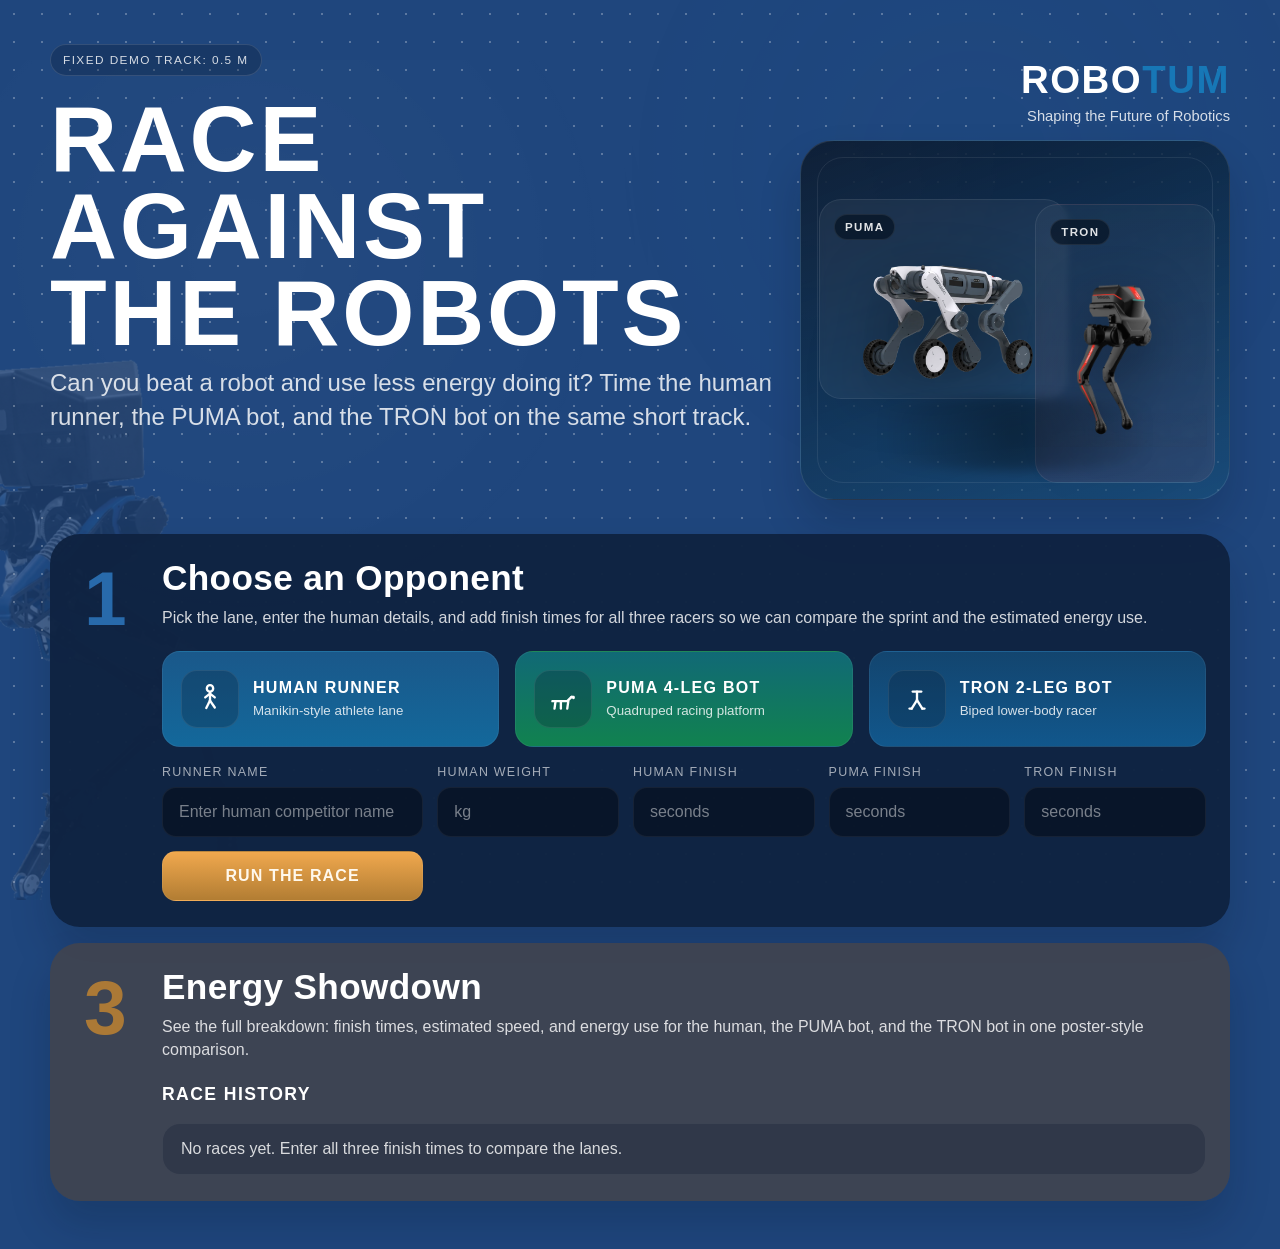
==== index.html @ 477a6825 "changed the name" ====
<!DOCTYPE html>
<html lang="en">
<head>
    <meta charset="UTF-8">
    <meta name="viewport" content="width=device-width, initial-scale=1.0">
    <title>PUMA x TRON Race Arena</title>
    <link rel="stylesheet" href="webapp.css">
</head>
<body>
    <div class="page-backdrop-image" aria-hidden="true"></div>
    <div class="grid"></div>
    <div class="glow glow-left"></div>
    <div class="glow glow-right"></div>

    <div class="container">
        <section class="hero">
            <div class="hero-top">
                <div class="hero-copy">
                    <div class="eyebrow">Fixed demo track: 0.5 m</div>
                    <h1>Race Against<br>The Robots</h1>
                    <p class="subtitle">
                        Can you beat a robot and use less energy doing it? Time the human runner, the PUMA bot, and the TRON bot on the same short track.
                    </p>
                </div>

                <div class="hero-side">
                    <div class="brand-mark">
                        <div class="brand-word">ROBO<span>TUM</span></div>
                        <div class="brand-tag">Shaping the Future of Robotics</div>
                    </div>

                    <div class="robot-showcase">
                        <div class="robot-panel robot-panel-puma">
                            <div class="robot-label">PUMA</div>
                            <img src="image.png" alt="PUMA robot" class="robot-art robot-art-puma">
                        </div>

                        <div class="robot-panel robot-panel-tron">
                            <div class="robot-label">TRON</div>
                            <img src="image (2).png" alt="TRON robot" class="robot-art robot-art-tron">
                        </div>
                    </div>
                </div>
            </div>
        </section>

        <div class="stack">
            <section class="step-card step-one" data-step="1">
                <div class="step-head">
                    <h2 class="step-title">Choose an Opponent</h2>
                    <p class="step-copy">
                        Pick the lane, enter the human details, and add finish times for all three racers so we can compare the sprint and the estimated energy use.
                    </p>
                </div>

                <div class="lane-strip">
                    <div class="lane-chip chip-human">
                        <div class="icon-wrap icon-human">
                            <svg viewBox="0 0 32 32" aria-hidden="true">
                                <circle cx="16" cy="6" r="3"></circle>
                                <path d="M16 9.5v8"></path>
                                <path d="M11.5 14.5 16 11l4.5 3.5"></path>
                                <path d="M16 17.5l-3.5 7"></path>
                                <path d="M16 17.5l4.5 6.5"></path>
                            </svg>
                        </div>
                        <div>
                            <div class="chip-title">Human Runner</div>
                            <small>Manikin-style athlete lane</small>
                        </div>
                    </div>

                    <div class="lane-chip chip-puma">
                        <div class="icon-wrap icon-puma">
                            <svg viewBox="0 0 32 32" aria-hidden="true">
                                <path d="M6 18h14l4-4h2"></path>
                                <path d="M9 18 8 25"></path>
                                <path d="M14 18v7"></path>
                                <path d="M21 18l-1 7"></path>
                                <path d="M24 14l2 1"></path>
                            </svg>
                        </div>
                        <div>
                            <div class="chip-title">PUMA 4-Leg Bot</div>
                            <small>Quadruped racing platform</small>
                        </div>
                    </div>

                    <div class="lane-chip chip-tron">
                        <div class="icon-wrap icon-tron">
                            <svg viewBox="0 0 32 32" aria-hidden="true">
                                <path d="M12 9h8"></path>
                                <path d="M16 9v8"></path>
                                <path d="M16 17 11 25"></path>
                                <path d="M16 17 21 25"></path>
                                <path d="M11 25h-2"></path>
                                <path d="M21 25h2"></path>
                            </svg>
                        </div>
                        <div>
                            <div class="chip-title">TRON 2-Leg Bot</div>
                            <small>Biped lower-body racer</small>
                        </div>
                    </div>
                </div>

                <div class="setup-panel">
                    <div class="field">
                        <label for="name">Runner Name</label>
                        <input type="text" id="name" placeholder="Enter human competitor name">
                    </div>
                    <div class="field">
                        <label for="weight">Human Weight</label>
                        <input type="number" id="weight" placeholder="kg">
                    </div>
                    <div class="field">
                        <label for="human-time">Human Finish</label>
                        <input type="number" id="human-time" placeholder="seconds" step="0.01">
                    </div>
                    <div class="field">
                        <label for="puma-time">PUMA Finish</label>
                        <input type="number" id="puma-time" placeholder="seconds" step="0.01">
                    </div>
                    <div class="field">
                        <label for="tron-time">TRON Finish</label>
                        <input type="number" id="tron-time" placeholder="seconds" step="0.01">
                    </div>
                    <button type="button" id="run-race-button">Run the Race</button>
                </div>
            </section>

            <section class="step-card step-two summary" id="summary" data-step="2">
                <div class="step-head">
                    <h2 class="step-title">Run the Race</h2>
                    <p class="step-copy">
                        The winner summary updates as soon as all three finish times are entered, showing who crossed first and how close the chase was.
                    </p>
                </div>
                <div class="summary-grid">
                    <div class="summary-card">
                        <div class="winner-badge">Race Winner</div>
                        <div class="winner-name" id="winner-name">-</div>
                        <div class="winner-time" id="winner-time">-</div>
                        <div class="summary-note" id="winner-note">-</div>
                    </div>
                    <div class="mini-card">
                        <div class="mini-label">Fastest Speed</div>
                        <span class="metric-value" id="fastest-speed">0 m/s</span>
                        <div class="result-note">Estimated over the fixed 0.5 m demo track.</div>
                    </div>
                    <div class="mini-card">
                        <div class="mini-label">Closest Rival Gap</div>
                        <span class="metric-value" id="winner-gap">0.00 s</span>
                        <div class="result-note">Difference between first and second place.</div>
                    </div>
                </div>
            </section>

            <section class="step-card step-three" data-step="3">
                <div class="step-head">
                    <h2 class="step-title">Energy Showdown</h2>
                    <p class="step-copy">
                        See the full breakdown: finish times, estimated speed, and energy use for the human, the PUMA bot, and the TRON bot in one poster-style comparison.
                    </p>
                </div>

                <div class="results-wrap">
                    <section class="cards" id="results">
                        <article class="card card-human">
                            <div class="card-header">
                                <div class="icon-wrap icon-human">
                                    <svg viewBox="0 0 32 32" aria-hidden="true">
                                        <circle cx="16" cy="6" r="3"></circle>
                                        <path d="M16 9.5v8"></path>
                                        <path d="M11.5 14.5 16 11l4.5 3.5"></path>
                                        <path d="M16 17.5l-3.5 7"></path>
                                        <path d="M16 17.5l4.5 6.5"></path>
                                    </svg>
                                </div>
                                <div>
                                    <h2 class="card-title">Human Runner</h2>
                                    <div class="card-subtitle" id="human-name-label">Athlete</div>
                                </div>
                            </div>
                            <div class="stat-block">
                                <div class="metric-label">Finish Time</div>
                                <span class="big-time big-human" id="human-time-out">0.00 s</span>
                            </div>
                            <div class="stat-block">
                                <div class="metric-label">Estimated Speed</div>
                                <span class="big-time" id="human-speed">0.00 m/s</span>
                            </div>
                            <div class="stat-block">
                                <div class="metric-label">Energy Used</div>
                                <span class="big-time" id="human-joules">0 J</span>
                                <div class="result-note" id="human-kcal">0.00 kcal</div>
                                <div class="result-note" id="human-food">Consumed energy worth of 0 bananas.</div>
                            </div>
                        </article>

                        <article class="card card-puma">
                            <div class="card-header">
                                <div class="icon-wrap icon-puma">
                                    <svg viewBox="0 0 32 32" aria-hidden="true">
                                        <path d="M6 18h14l4-4h2"></path>
                                        <path d="M9 18 8 25"></path>
                                        <path d="M14 18v7"></path>
                                        <path d="M21 18l-1 7"></path>
                                        <path d="M24 14l2 1"></path>
                                    </svg>
                                </div>
                                <div>
                                    <h2 class="card-title">PUMA 4-Leg Bot</h2>
                                    <div class="card-subtitle">Quadruped robot lane</div>
                                </div>
                            </div>
                            <div class="stat-block">
                                <div class="metric-label">Finish Time</div>
                                <span class="big-time big-puma" id="puma-time-out">0.00 s</span>
                            </div>
                            <div class="stat-block">
                                <div class="metric-label">Estimated Speed</div>
                                <span class="big-time" id="puma-speed">0.00 m/s</span>
                            </div>
                            <div class="stat-block">
                                <div class="metric-label">Energy Used</div>
                                <span class="big-time" id="puma-joules">0 J</span>
                                <div class="result-note" id="puma-kcal">0.00 kcal</div>
                                <div class="result-note" id="puma-food">Equivalent to the energy in 0 bananas.</div>
                            </div>
                        </article>

                        <article class="card card-tron">
                            <div class="card-header">
                                <div class="icon-wrap icon-tron">
                                    <svg viewBox="0 0 32 32" aria-hidden="true">
                                        <path d="M12 9h8"></path>
                                        <path d="M16 9v8"></path>
                                        <path d="M16 17 11 25"></path>
                                        <path d="M16 17 21 25"></path>
                                        <path d="M11 25h-2"></path>
                                        <path d="M21 25h2"></path>
                                    </svg>
                                </div>
                                <div>
                                    <h2 class="card-title">TRON 2-Leg Bot</h2>
                                    <div class="card-subtitle">Biped robot lane</div>
                                </div>
                            </div>
                            <div class="stat-block">
                                <div class="metric-label">Finish Time</div>
                                <span class="big-time big-tron" id="tron-time-out">0.00 s</span>
                            </div>
                            <div class="stat-block">
                                <div class="metric-label">Estimated Speed</div>
                                <span class="big-time" id="tron-speed">0.00 m/s</span>
                            </div>
                            <div class="stat-block">
                                <div class="metric-label">Energy Used</div>
                                <span class="big-time" id="tron-joules">0 J</span>
                                <div class="result-note" id="tron-kcal">0.00 kcal</div>
                                <div class="result-note" id="tron-food">Equivalent to the energy in 0 bananas.</div>
                            </div>
                        </article>
                    </section>

                    <section>
                        <h3 class="history-title">Race History</h3>
                        <ul class="history-list" id="history-list"></ul>
                    </section>
                </div>
            </section>
        </div>
    </div>

    <script src="webapp.js" defer></script>
</body>
</html>
---- webapp.css ----
:root {
    --poster-blue: #1f467d;
    --poster-blue-dark: #10284a;
    --poster-blue-mid: #1c5f95;
    --poster-cyan: #1777b6;
    --poster-green: #11824f;
    --poster-purple: #4a336f;
    --poster-slate: #414654;
    --poster-amber: #b17d35;
    --text: #ffffff;
    --text-soft: rgba(255, 255, 255, 0.82);
    --text-faint: rgba(255, 255, 255, 0.62);
    --line: rgba(255, 255, 255, 0.12);
    --shadow: 0 24px 42px rgba(7, 17, 31, 0.18);
}

* {
    box-sizing: border-box;
}

body {
    min-height: 100vh;
    margin: 0;
    color: var(--text);
    font-family: "Trebuchet MS", "Avenir Next", sans-serif;
    display: flex;
    justify-content: center;
    overflow-x: hidden;
    background: var(--poster-blue);
}

.page-backdrop-image {
    position: fixed;
    inset: 0;
    background-image:
        radial-gradient(circle at 24% 22%, rgba(255, 255, 255, 0.12), transparent 34%),
        radial-gradient(circle at 76% 18%, rgba(23, 119, 182, 0.2), transparent 30%),
        url("image (1).png");
    background-repeat: no-repeat;
    background-position: left -60px bottom -60px, right 12% top 10%, left -20px bottom -40px;
    background-size: auto, auto, min(34vw, 360px);
    opacity: 0.22;
    filter: saturate(0.85);
    pointer-events: none;
    z-index: 0;
}

.grid {
    position: fixed;
    inset: 0;
    background-image: radial-gradient(rgba(255, 255, 255, 0.38) 1.4px, transparent 1.4px);
    background-size: 28px 28px;
    opacity: 0.72;
    z-index: 1;
    pointer-events: none;
}

.glow {
    display: none;
}

.container {
    position: relative;
    z-index: 2;
    width: min(1180px, calc(100% - 30px));
    margin: 36px 0 48px;
}

.hero {
    padding: 8px 0 0;
}

.hero-top {
    display: flex;
    justify-content: space-between;
    align-items: stretch;
    gap: 28px;
}

.hero-copy {
    flex: 1 1 0;
}

.eyebrow {
    display: inline-block;
    padding: 8px 12px;
    border-radius: 999px;
    background: rgba(9, 23, 43, 0.28);
    border: 1px solid rgba(255, 255, 255, 0.12);
    color: var(--text-soft);
    letter-spacing: 0.12em;
    text-transform: uppercase;
    font-size: 0.74rem;
}

h1 {
    margin: 20px 0 8px;
    font-size: clamp(3.2rem, 8vw, 5.8rem);
    line-height: 0.94;
    letter-spacing: 0.03em;
    text-transform: uppercase;
    max-width: 760px;
}

.subtitle {
    max-width: 760px;
    margin: 0;
    color: var(--text-soft);
    line-height: 1.45;
    font-size: clamp(1.1rem, 2.3vw, 1.5rem);
}

.hero-side {
    width: min(430px, 100%);
    display: grid;
    gap: 16px;
}

.brand-mark {
    min-width: 220px;
    text-align: right;
    padding-top: 14px;
}

.robot-showcase {
    position: relative;
    min-height: 360px;
    border-radius: 34px;
    padding: 18px;
    overflow: hidden;
    border: 1px solid rgba(255, 255, 255, 0.1);
    background:
        linear-gradient(160deg, rgba(9, 24, 45, 0.9), rgba(20, 79, 119, 0.56)),
        radial-gradient(circle at top left, rgba(255, 255, 255, 0.16), transparent 38%);
    box-shadow: var(--shadow);
}

.robot-showcase::before {
    content: "";
    position: absolute;
    inset: 16px;
    border-radius: 26px;
    border: 1px solid rgba(255, 255, 255, 0.08);
    pointer-events: none;
}

.robot-showcase::after {
    content: "";
    position: absolute;
    left: 26px;
    right: 26px;
    bottom: 28px;
    height: 74px;
    border-radius: 50%;
    background: radial-gradient(circle, rgba(0, 0, 0, 0.38), transparent 70%);
    filter: blur(6px);
}

.robot-panel {
    position: absolute;
    border-radius: 22px;
    background: rgba(255, 255, 255, 0.05);
    border: 1px solid rgba(255, 255, 255, 0.08);
    backdrop-filter: blur(3px);
}

.robot-panel-puma {
    top: 58px;
    left: 18px;
    width: 58%;
    height: 56%;
}

.robot-panel-tron {
    right: 14px;
    bottom: 16px;
    width: 42%;
    height: 78%;
    background: linear-gradient(180deg, rgba(255, 255, 255, 0.04), rgba(255, 71, 71, 0.08));
}

.robot-label {
    position: absolute;
    top: 14px;
    left: 14px;
    z-index: 1;
    display: inline-block;
    padding: 6px 10px;
    border-radius: 999px;
    background: rgba(7, 19, 35, 0.7);
    border: 1px solid rgba(255, 255, 255, 0.08);
    color: rgba(255, 255, 255, 0.88);
    font-size: 0.72rem;
    font-weight: 900;
    letter-spacing: 0.12em;
    text-transform: uppercase;
}

.robot-art {
    position: absolute;
    inset: 0;
    width: 100%;
    height: 100%;
    object-fit: contain;
    object-position: center;
    filter: drop-shadow(0 18px 28px rgba(0, 0, 0, 0.38));
}

.robot-art-puma {
    transform: translate(2%, 6%) scale(1.04);
}

.robot-art-tron {
    transform: translate(-3%, 6%) scale(0.98);
}

.brand-word {
    font-size: clamp(1.6rem, 3vw, 3rem);
    font-weight: 900;
    letter-spacing: 0.04em;
    text-transform: uppercase;
}

.brand-word span {
    color: var(--poster-cyan);
}

.brand-tag {
    margin-top: 6px;
    color: var(--text-soft);
    font-size: 0.92rem;
}

.stack {
    display: grid;
    gap: 16px;
    margin-top: 34px;
}

.step-card {
    position: relative;
    border-radius: 30px;
    padding: 24px 24px 26px 112px;
    box-shadow: var(--shadow);
    overflow: hidden;
}

.step-card::before {
    content: attr(data-step);
    position: absolute;
    left: 34px;
    top: 26px;
    font-size: clamp(3.5rem, 6vw, 5rem);
    font-weight: 900;
    line-height: 1;
    opacity: 0.95;
}

.step-title {
    margin: 0;
    font-size: clamp(1.6rem, 2.8vw, 2.2rem);
    font-weight: 900;
    letter-spacing: 0.01em;
}

.step-copy {
    margin: 8px 0 0;
    color: var(--text-soft);
    font-size: 1rem;
    line-height: 1.45;
}

.step-one {
    background: rgba(15, 35, 65, 0.96);
}

.step-one::before {
    color: #2b6fb2;
}

.step-two {
    background: rgba(73, 50, 110, 0.96);
}

.step-two::before {
    color: #cf2e95;
}

.step-three {
    background: rgba(63, 68, 82, 0.96);
}

.step-three::before {
    color: var(--poster-amber);
}

.step-head {
    margin-bottom: 22px;
}

.lane-strip {
    display: grid;
    grid-template-columns: repeat(3, minmax(0, 1fr));
    gap: 16px;
    margin-bottom: 18px;
}

.lane-chip {
    display: flex;
    align-items: center;
    gap: 14px;
    padding: 18px 18px;
    border-radius: 18px;
    text-align: left;
    border: 1px solid rgba(255, 255, 255, 0.06);
}

.chip-human {
    background: linear-gradient(180deg, #1a588a, #13689b);
}

.chip-puma {
    background: linear-gradient(180deg, #116976, var(--poster-green));
}

.chip-tron {
    background: linear-gradient(180deg, #13456f, #11578c);
}

.icon-wrap {
    width: 58px;
    height: 58px;
    border-radius: 16px;
    display: grid;
    place-items: center;
    flex-shrink: 0;
    background: rgba(11, 24, 43, 0.26);
    border: 1px solid rgba(255, 255, 255, 0.08);
}

.icon-wrap svg {
    width: 34px;
    height: 34px;
    fill: none;
    stroke: #ffffff;
    stroke-width: 2.2;
    stroke-linecap: round;
    stroke-linejoin: round;
}

.chip-title {
    font-weight: 900;
    letter-spacing: 0.08em;
    text-transform: uppercase;
    margin-bottom: 4px;
    font-size: 1rem;
}

.lane-chip small,
.metric-label,
.result-note,
.mini-label,
.card-subtitle,
.history-times {
    color: var(--text-soft);
}

.setup-panel {
    display: grid;
    grid-template-columns: 1.15fr 0.8fr 0.8fr 0.8fr 0.8fr;
    gap: 14px;
    padding: 0;
}

.field {
    text-align: left;
}

.field label {
    display: block;
    margin-bottom: 8px;
    font-size: 0.78rem;
    letter-spacing: 0.1em;
    text-transform: uppercase;
    color: var(--text-faint);
}

input,
button {
    width: 100%;
    border-radius: 14px;
    border: 1px solid rgba(255, 255, 255, 0.06);
    color: var(--text);
    padding: 15px 16px;
    font-size: 1rem;
    outline: none;
}

input {
    background: rgba(7, 19, 35, 0.78);
}

input::placeholder {
    color: rgba(255, 255, 255, 0.46);
}

input:focus {
    border-color: rgba(255, 255, 255, 0.2);
    box-shadow: 0 0 0 4px rgba(255, 255, 255, 0.04);
}

button {
    align-self: end;
    cursor: pointer;
    font-weight: 900;
    letter-spacing: 0.07em;
    text-transform: uppercase;
    background: linear-gradient(180deg, #f0a84e, #b27d33);
    box-shadow: none;
    color: #fff8ec;
    transition: transform 0.2s ease, filter 0.2s ease;
}

button:hover {
    transform: translateY(-1px);
    filter: brightness(1.05);
}

.summary {
    display: none;
}

.summary-grid {
    display: grid;
    grid-template-columns: 1.2fr 0.8fr 0.8fr;
    gap: 16px;
}

.summary-card,
.mini-card,
.card,
.history-list li {
    border-radius: 18px;
    border: 1px solid rgba(255, 255, 255, 0.06);
    background: rgba(10, 24, 44, 0.24);
}

.summary-card,
.mini-card {
    padding: 18px;
}

.winner-badge {
    display: inline-flex;
    align-items: center;
    gap: 8px;
    padding: 8px 12px;
    border-radius: 999px;
    background: rgba(255, 255, 255, 0.08);
    color: rgba(255, 255, 255, 0.9);
    font-size: 0.76rem;
    text-transform: uppercase;
    letter-spacing: 0.12em;
}

.winner-name {
    margin: 14px 0 6px;
    font-size: clamp(1.7rem, 3.4vw, 2.7rem);
    letter-spacing: 0.03em;
    text-transform: uppercase;
    font-weight: 900;
}

.winner-time,
.summary-note {
    color: var(--text-soft);
}

.summary-note {
    margin-top: 10px;
    line-height: 1.5;
}

.metric-value {
    display: block;
    margin-top: 10px;
    font-size: 2rem;
    font-weight: 900;
}

.results-wrap {
    display: grid;
    gap: 18px;
}

.cards {
    display: none;
    grid-template-columns: repeat(3, minmax(0, 1fr));
    gap: 18px;
}

.card {
    position: relative;
    overflow: hidden;
    padding: 20px;
    box-shadow: none;
}

.card-human {
    background: linear-gradient(180deg, #116794, #11648d);
}

.card-puma {
    background: linear-gradient(180deg, #0f705c, #11824f);
}

.card-tron {
    background: linear-gradient(180deg, #123c67, #12588d);
}

.card-header {
    display: flex;
    align-items: center;
    gap: 14px;
    margin-bottom: 18px;
}

.card-title {
    margin: 0;
    font-size: 1.08rem;
    letter-spacing: 0.08em;
    text-transform: uppercase;
}

.stat-block {
    padding: 13px 0;
    border-top: 1px solid rgba(255, 255, 255, 0.14);
}

.stat-block:first-of-type {
    border-top: none;
    padding-top: 0;
}

.big-time {
    display: block;
    font-size: clamp(1.9rem, 3.8vw, 2.7rem);
    font-weight: 900;
    margin-top: 6px;
    color: #ffffff;
}

.big-human,
.big-puma,
.big-tron {
    text-shadow: none;
}

.result-note {
    margin-top: 8px;
    line-height: 1.5;
}

.history-title {
    margin: 0;
    font-size: 1.1rem;
    letter-spacing: 0.08em;
    text-transform: uppercase;
}

.history-list {
    list-style: none;
    padding: 0;
    margin: 18px 0 0;
    display: grid;
    gap: 12px;
}

.history-list li {
    display: flex;
    justify-content: space-between;
    align-items: center;
    gap: 16px;
    padding: 16px 18px;
}

.history-winner {
    font-weight: 900;
    letter-spacing: 0.05em;
    text-transform: uppercase;
}

.history-times {
    text-align: right;
    line-height: 1.5;
    font-size: 0.92rem;
}

.empty-state {
    justify-content: center;
    color: var(--text-soft);
}

@media (max-width: 980px) {
    .page-backdrop-image {
        background-position: left -80px bottom -40px, right 8% top 10%, left -80px bottom -20px;
        background-size: auto, auto, min(52vw, 340px);
    }

    .hero-top,
    .lane-strip,
    .cards,
    .summary-grid,
    .setup-panel {
        grid-template-columns: 1fr;
        display: grid;
    }

    .hero-top {
        display: block;
    }

    .hero-copy {
        margin-bottom: 18px;
    }

    .hero-side {
        width: 100%;
    }

    .brand-mark {
        text-align: left;
        margin-top: 16px;
    }

    .robot-showcase {
        min-height: 320px;
    }

    .step-card {
        padding: 22px 20px 22px 86px;
    }

    .step-card::before {
        left: 24px;
    }

    button {
        margin-top: 2px;
    }
}

@media (max-width: 680px) {
    .page-backdrop-image {
        background-position: left -120px bottom -10px, right -20px top 0, left -110px bottom 10px;
        background-size: auto, auto, min(72vw, 300px);
        opacity: 0.18;
    }

    .container {
        width: min(100% - 16px, 1180px);
    }

    h1 {
        font-size: 2.8rem;
    }

    .step-card {
        padding: 20px 16px 18px 16px;
    }

    .step-card::before {
        position: static;
        display: block;
        margin-bottom: 8px;
        font-size: 3rem;
    }

    .robot-showcase {
        min-height: 300px;
        padding: 14px;
    }

    .robot-panel-puma {
        top: 52px;
        left: 12px;
        width: 62%;
        height: 48%;
    }

    .robot-panel-tron {
        right: 10px;
        bottom: 14px;
        width: 46%;
        height: 72%;
    }

    .history-list li {
        flex-direction: column;
        align-items: flex-start;
    }

    .history-times {
        text-align: left;
    }
}
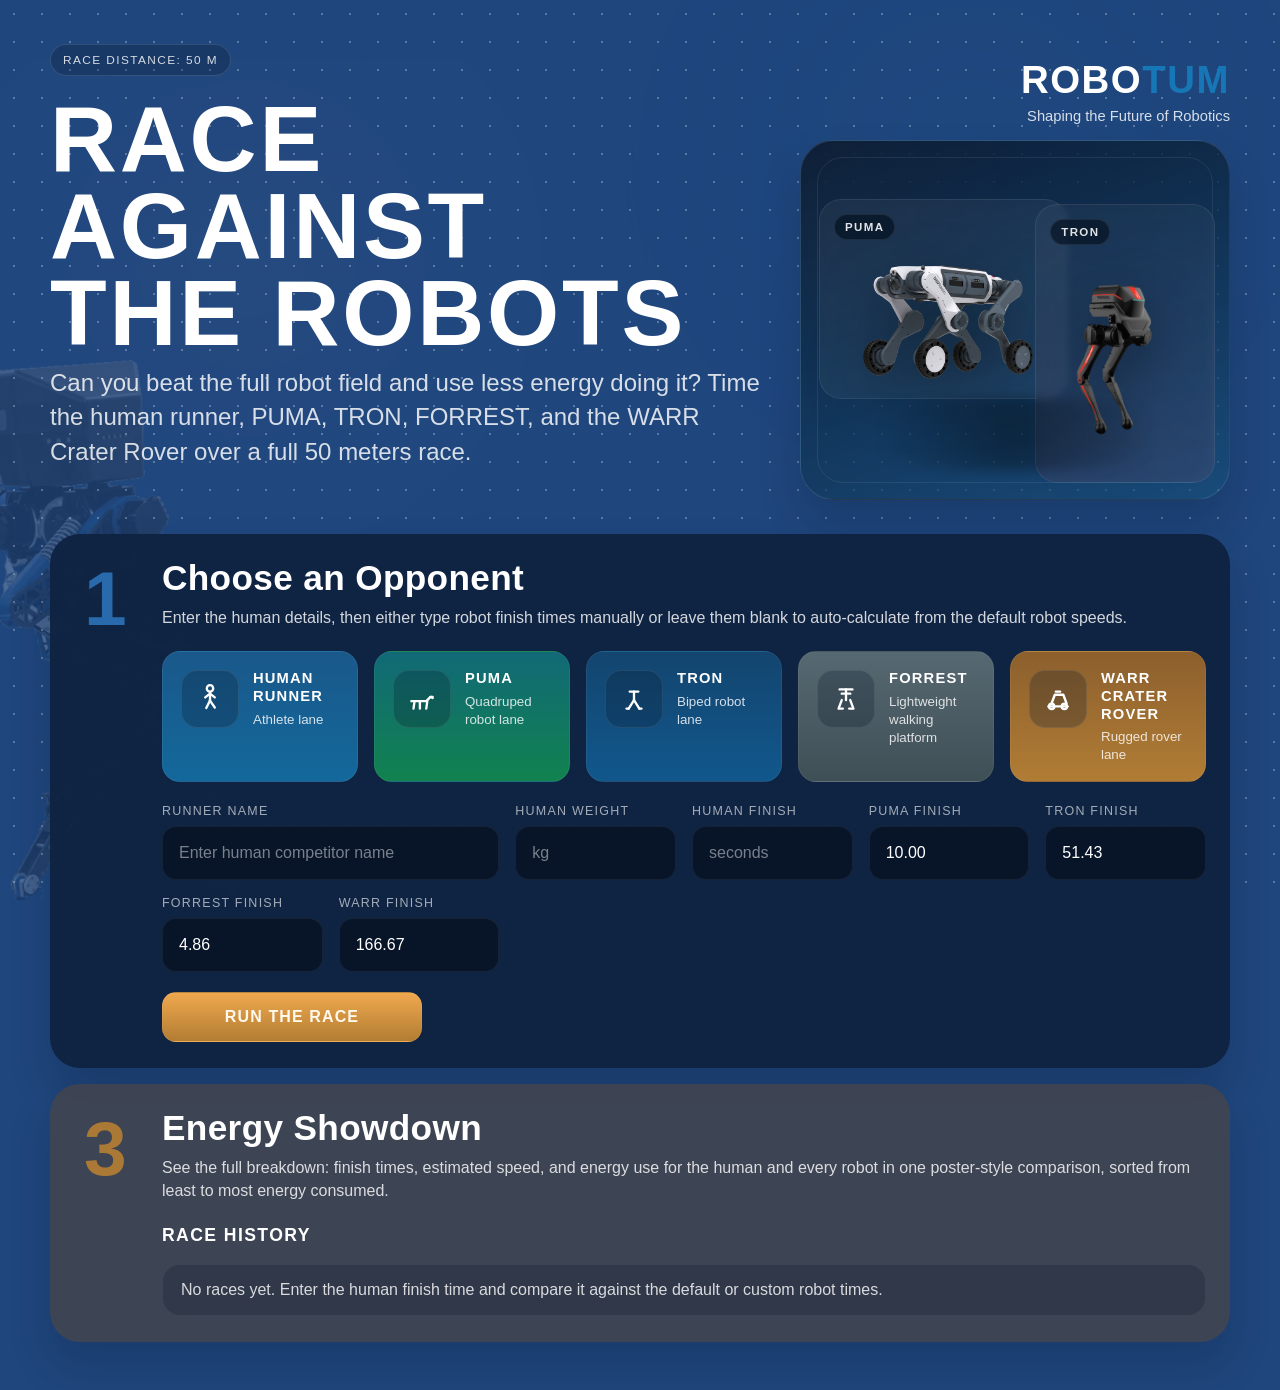
==== commit fb708c17: "Added forrest and warr bots, also leaderboard function" ====
--- a/index.html
+++ b/index.html
@@ -3,7 +3,7 @@
 <head>
     <meta charset="UTF-8">
     <meta name="viewport" content="width=device-width, initial-scale=1.0">
-    <title>PUMA x TRON Race Arena</title>
+    <title>Robot Race Arena</title>
     <link rel="stylesheet" href="webapp.css">
 </head>
 <body>
@@ -16,10 +16,10 @@
         <section class="hero">
             <div class="hero-top">
                 <div class="hero-copy">
-                    <div class="eyebrow">Fixed demo track: 0.5 m</div>
+                    <div class="eyebrow">Race distance: <span id="track-distance-badge">-</span></div>
                     <h1>Race Against<br>The Robots</h1>
                     <p class="subtitle">
-                        Can you beat a robot and use less energy doing it? Time the human runner, the PUMA bot, and the TRON bot on the same short track.
+                        Can you beat the full robot field and use less energy doing it? Time the human runner, PUMA, TRON, FORREST, and the WARR Crater Rover over a full <span id="track-distance-sentence">-</span> race.
                     </p>
                 </div>
 
@@ -49,7 +49,7 @@
                 <div class="step-head">
                     <h2 class="step-title">Choose an Opponent</h2>
                     <p class="step-copy">
-                        Pick the lane, enter the human details, and add finish times for all three racers so we can compare the sprint and the estimated energy use.
+                        Enter the human details, then either type robot finish times manually or leave them blank to auto-calculate from the default robot speeds.
                     </p>
                 </div>
 
@@ -66,7 +66,7 @@
                         </div>
                         <div>
                             <div class="chip-title">Human Runner</div>
-                            <small>Manikin-style athlete lane</small>
+                            <small>Athlete lane</small>
                         </div>
                     </div>
 
@@ -81,8 +81,8 @@
                             </svg>
                         </div>
                         <div>
-                            <div class="chip-title">PUMA 4-Leg Bot</div>
-                            <small>Quadruped racing platform</small>
+                            <div class="chip-title">PUMA </div>
+                            <small>Quadruped robot lane</small>
                         </div>
                     </div>
 
@@ -98,8 +98,42 @@
                             </svg>
                         </div>
                         <div>
-                            <div class="chip-title">TRON 2-Leg Bot</div>
-                            <small>Biped lower-body racer</small>
+                            <div class="chip-title">TRON</div>
+                            <small>Biped robot lane</small>
+                        </div>
+                    </div>
+
+                    <div class="lane-chip chip-forrest">
+                        <div class="icon-wrap icon-forrest">
+                            <svg viewBox="0 0 32 32" aria-hidden="true">
+                                <path d="M10 7h12"></path>
+                                <path d="M12 11h8"></path>
+                                <path d="M16 7v10"></path>
+                                <path d="M12 17l-3 8"></path>
+                                <path d="M20 17l3 8"></path>
+                                <path d="M13 25h-3"></path>
+                                <path d="M22 25h-3"></path>
+                            </svg>
+                        </div>
+                        <div>
+                            <div class="chip-title">FORREST</div>
+                            <small>Lightweight walking platform</small>
+                        </div>
+                    </div>
+
+                    <div class="lane-chip chip-warr">
+                        <div class="icon-wrap icon-warr">
+                            <svg viewBox="0 0 32 32" aria-hidden="true">
+                                <circle cx="10" cy="23" r="2.5"></circle>
+                                <circle cx="22" cy="23" r="2.5"></circle>
+                                <path d="M7 23h18"></path>
+                                <path d="M10 20l3-8h8l3 8"></path>
+                                <path d="M14 9h4"></path>
+                            </svg>
+                        </div>
+                        <div>
+                            <div class="chip-title">WARR Crater Rover</div>
+                            <small>Rugged rover lane</small>
                         </div>
                     </div>
                 </div>
@@ -119,11 +153,19 @@
                     </div>
                     <div class="field">
                         <label for="puma-time">PUMA Finish</label>
-                        <input type="number" id="puma-time" placeholder="seconds" step="0.01">
+                        <input type="number" id="puma-time" placeholder="optional auto time" step="0.01">
                     </div>
                     <div class="field">
                         <label for="tron-time">TRON Finish</label>
-                        <input type="number" id="tron-time" placeholder="seconds" step="0.01">
+                        <input type="number" id="tron-time" placeholder="optional auto time" step="0.01">
+                    </div>
+                    <div class="field">
+                        <label for="forrest-time">FORREST Finish</label>
+                        <input type="number" id="forrest-time" placeholder="optional auto time" step="0.01">
+                    </div>
+                    <div class="field">
+                        <label for="warr-time">WARR Finish</label>
+                        <input type="number" id="warr-time" placeholder="optional auto time" step="0.01">
                     </div>
                     <button type="button" id="run-race-button">Run the Race</button>
                 </div>
@@ -133,7 +175,7 @@
                 <div class="step-head">
                     <h2 class="step-title">Run the Race</h2>
                     <p class="step-copy">
-                        The winner summary updates as soon as all three finish times are entered, showing who crossed first and how close the chase was.
+                        The winner summary updates as soon as the human time is entered, using your robot times when provided and default speed-based times when left blank.
                     </p>
                 </div>
                 <div class="summary-grid">
@@ -146,7 +188,7 @@
                     <div class="mini-card">
                         <div class="mini-label">Fastest Speed</div>
                         <span class="metric-value" id="fastest-speed">0 m/s</span>
-                        <div class="result-note">Estimated over the fixed 0.5 m demo track.</div>
+                        <div class="result-note">Estimated over the full <span id="track-distance-note">-</span> race distance.</div>
                     </div>
                     <div class="mini-card">
                         <div class="mini-label">Closest Rival Gap</div>
@@ -154,19 +196,29 @@
                         <div class="result-note">Difference between first and second place.</div>
                     </div>
                 </div>
+
+                <section class="leaderboard-panel">
+                    <div class="leaderboard-head">
+                        <h3 class="leaderboard-title">Finish Leaderboard</h3>
+                        <div class="result-note">Ordered by fastest finish time.</div>
+                    </div>
+                    <ol class="leaderboard-list" id="leaderboard-list">
+                        <li class="leaderboard-empty">Run a race to generate the leaderboard.</li>
+                    </ol>
+                </section>
             </section>
 
             <section class="step-card step-three" data-step="3">
                 <div class="step-head">
                     <h2 class="step-title">Energy Showdown</h2>
                     <p class="step-copy">
-                        See the full breakdown: finish times, estimated speed, and energy use for the human, the PUMA bot, and the TRON bot in one poster-style comparison.
+                        See the full breakdown: finish times, estimated speed, and energy use for the human and every robot in one poster-style comparison, sorted from least to most energy consumed.
                     </p>
                 </div>
 
                 <div class="results-wrap">
                     <section class="cards" id="results">
-                        <article class="card card-human">
+                        <article class="card card-human" data-competitor="human">
                             <div class="card-header">
                                 <div class="icon-wrap icon-human">
                                     <svg viewBox="0 0 32 32" aria-hidden="true">
@@ -198,7 +250,7 @@
                             </div>
                         </article>
 
-                        <article class="card card-puma">
+                        <article class="card card-puma" data-competitor="puma">
                             <div class="card-header">
                                 <div class="icon-wrap icon-puma">
                                     <svg viewBox="0 0 32 32" aria-hidden="true">
@@ -210,7 +262,7 @@
                                     </svg>
                                 </div>
                                 <div>
-                                    <h2 class="card-title">PUMA 4-Leg Bot</h2>
+                                    <h2 class="card-title">PUMA</h2>
                                     <div class="card-subtitle">Quadruped robot lane</div>
                                 </div>
                             </div>
@@ -230,7 +282,7 @@
                             </div>
                         </article>
 
-                        <article class="card card-tron">
+                        <article class="card card-tron" data-competitor="tron">
                             <div class="card-header">
                                 <div class="icon-wrap icon-tron">
                                     <svg viewBox="0 0 32 32" aria-hidden="true">
@@ -243,7 +295,7 @@
                                     </svg>
                                 </div>
                                 <div>
-                                    <h2 class="card-title">TRON 2-Leg Bot</h2>
+                                    <h2 class="card-title">TRON</h2>
                                     <div class="card-subtitle">Biped robot lane</div>
                                 </div>
                             </div>
@@ -260,6 +312,72 @@
                                 <span class="big-time" id="tron-joules">0 J</span>
                                 <div class="result-note" id="tron-kcal">0.00 kcal</div>
                                 <div class="result-note" id="tron-food">Equivalent to the energy in 0 bananas.</div>
+                            </div>
+                        </article>
+
+                        <article class="card card-forrest" data-competitor="forrest">
+                            <div class="card-header">
+                                <div class="icon-wrap icon-forrest">
+                                    <svg viewBox="0 0 32 32" aria-hidden="true">
+                                        <path d="M10 7h12"></path>
+                                        <path d="M12 11h8"></path>
+                                        <path d="M16 7v10"></path>
+                                        <path d="M12 17l-3 8"></path>
+                                        <path d="M20 17l3 8"></path>
+                                        <path d="M13 25h-3"></path>
+                                        <path d="M22 25h-3"></path>
+                                    </svg>
+                                </div>
+                                <div>
+                                    <h2 class="card-title">FORREST</h2>
+                                    <div class="card-subtitle">Lightweight walking lane</div>
+                                </div>
+                            </div>
+                            <div class="stat-block">
+                                <div class="metric-label">Finish Time</div>
+                                <span class="big-time big-forrest" id="forrest-time-out">0.00 s</span>
+                            </div>
+                            <div class="stat-block">
+                                <div class="metric-label">Estimated Speed</div>
+                                <span class="big-time" id="forrest-speed">0.00 m/s</span>
+                            </div>
+                            <div class="stat-block">
+                                <div class="metric-label">Energy Used</div>
+                                <span class="big-time" id="forrest-joules">0 J</span>
+                                <div class="result-note" id="forrest-kcal">0.00 kcal</div>
+                                <div class="result-note" id="forrest-food">Equivalent to the energy in 0 bananas.</div>
+                            </div>
+                        </article>
+
+                        <article class="card card-warr" data-competitor="warr">
+                            <div class="card-header">
+                                <div class="icon-wrap icon-warr">
+                                    <svg viewBox="0 0 32 32" aria-hidden="true">
+                                        <circle cx="10" cy="23" r="2.5"></circle>
+                                        <circle cx="22" cy="23" r="2.5"></circle>
+                                        <path d="M7 23h18"></path>
+                                        <path d="M10 20l3-8h8l3 8"></path>
+                                        <path d="M14 9h4"></path>
+                                    </svg>
+                                </div>
+                                <div>
+                                    <h2 class="card-title">WARR Crater Rover</h2>
+                                    <div class="card-subtitle">Rover challenge lane</div>
+                                </div>
+                            </div>
+                            <div class="stat-block">
+                                <div class="metric-label">Finish Time</div>
+                                <span class="big-time big-warr" id="warr-time-out">0.00 s</span>
+                            </div>
+                            <div class="stat-block">
+                                <div class="metric-label">Estimated Speed</div>
+                                <span class="big-time" id="warr-speed">0.00 m/s</span>
+                            </div>
+                            <div class="stat-block">
+                                <div class="metric-label">Energy Used</div>
+                                <span class="big-time" id="warr-joules">0 J</span>
+                                <div class="result-note" id="warr-kcal">0.00 kcal</div>
+                                <div class="result-note" id="warr-food">Equivalent to the energy in 0 bananas.</div>
                             </div>
                         </article>
                     </section>
--- a/webapp.css
+++ b/webapp.css
@@ -300,19 +300,20 @@
 
 .lane-strip {
     display: grid;
-    grid-template-columns: repeat(3, minmax(0, 1fr));
+    grid-template-columns: repeat(auto-fit, minmax(180px, 1fr));
     gap: 16px;
-    margin-bottom: 18px;
+    margin-bottom: 22px;
 }
 
 .lane-chip {
     display: flex;
-    align-items: center;
+    align-items: flex-start;
     gap: 14px;
     padding: 18px 18px;
     border-radius: 18px;
     text-align: left;
     border: 1px solid rgba(255, 255, 255, 0.06);
+    min-height: 104px;
 }
 
 .chip-human {
@@ -325,6 +326,14 @@
 
 .chip-tron {
     background: linear-gradient(180deg, #13456f, #11578c);
+}
+
+.chip-forrest {
+    background: linear-gradient(180deg, #566871, #3f4f56);
+}
+
+.chip-warr {
+    background: linear-gradient(180deg, #8c5f2d, #b17d35);
 }
 
 .icon-wrap {
@@ -353,7 +362,8 @@
     letter-spacing: 0.08em;
     text-transform: uppercase;
     margin-bottom: 4px;
-    font-size: 1rem;
+    font-size: 0.92rem;
+    line-height: 1.2;
 }
 
 .lane-chip small,
@@ -367,13 +377,18 @@
 
 .setup-panel {
     display: grid;
-    grid-template-columns: 1.15fr 0.8fr 0.8fr 0.8fr 0.8fr;
-    gap: 14px;
+    grid-template-columns: repeat(auto-fit, minmax(155px, 1fr));
+    gap: 16px;
     padding: 0;
+    align-items: end;
 }
 
 .field {
     text-align: left;
+}
+
+.field:first-child {
+    grid-column: span 2;
 }
 
 .field label {
@@ -398,6 +413,7 @@
 
 input {
     background: rgba(7, 19, 35, 0.78);
+    min-height: 54px;
 }
 
 input::placeholder {
@@ -421,6 +437,13 @@
     transition: transform 0.2s ease, filter 0.2s ease;
 }
 
+#run-race-button {
+    grid-column: 1 / -1;
+    justify-self: start;
+    width: min(260px, 100%);
+    margin-top: 4px;
+}
+
 button:hover {
     transform: translateY(-1px);
     filter: brightness(1.05);
@@ -432,8 +455,102 @@
 
 .summary-grid {
     display: grid;
-    grid-template-columns: 1.2fr 0.8fr 0.8fr;
+    grid-template-columns: minmax(280px, 1.4fr) repeat(2, minmax(180px, 0.8fr));
     gap: 16px;
+}
+
+.leaderboard-panel {
+    margin-top: 18px;
+    padding: 18px;
+    border-radius: 18px;
+    border: 1px solid rgba(255, 255, 255, 0.06);
+    background: rgba(10, 24, 44, 0.24);
+}
+
+.leaderboard-head {
+    display: flex;
+    justify-content: space-between;
+    align-items: flex-end;
+    gap: 16px;
+    margin-bottom: 14px;
+}
+
+.leaderboard-title {
+    margin: 0;
+    font-size: 1rem;
+    letter-spacing: 0.08em;
+    text-transform: uppercase;
+}
+
+.leaderboard-list {
+    list-style: none;
+    margin: 0;
+    padding: 0;
+    display: grid;
+    gap: 10px;
+}
+
+.leaderboard-list li {
+    display: grid;
+    grid-template-columns: auto minmax(0, 1.2fr) auto auto;
+    align-items: center;
+    gap: 14px;
+    padding: 14px 16px;
+    border-radius: 14px;
+    background: rgba(255, 255, 255, 0.05);
+    border: 1px solid rgba(255, 255, 255, 0.06);
+}
+
+.leaderboard-rank {
+    width: 34px;
+    height: 34px;
+    border-radius: 999px;
+    display: grid;
+    place-items: center;
+    font-weight: 900;
+    color: #ffffff;
+    background: rgba(255, 255, 255, 0.12);
+}
+
+.leaderboard-list li:nth-child(1) .leaderboard-rank {
+    background: linear-gradient(180deg, #f2bd59, #c88a2f);
+}
+
+.leaderboard-list li:nth-child(2) .leaderboard-rank {
+    background: linear-gradient(180deg, #bfc8d3, #8390a1);
+}
+
+.leaderboard-list li:nth-child(3) .leaderboard-rank {
+    background: linear-gradient(180deg, #c98f63, #8f5d36);
+}
+
+.leaderboard-name {
+    display: grid;
+    gap: 3px;
+    min-width: 0;
+}
+
+.leaderboard-label {
+    font-weight: 900;
+    letter-spacing: 0.04em;
+    text-transform: uppercase;
+    line-height: 1.2;
+}
+
+.leaderboard-role {
+    color: var(--text-soft);
+    font-size: 0.92rem;
+}
+
+.leaderboard-time,
+.leaderboard-speed {
+    font-weight: 900;
+    white-space: nowrap;
+}
+
+.leaderboard-empty {
+    justify-content: center;
+    color: var(--text-soft);
 }
 
 .summary-card,
@@ -490,12 +607,12 @@
 
 .results-wrap {
     display: grid;
-    gap: 18px;
+    gap: 22px;
 }
 
 .cards {
     display: none;
-    grid-template-columns: repeat(3, minmax(0, 1fr));
+    grid-template-columns: repeat(auto-fit, minmax(210px, 1fr));
     gap: 18px;
 }
 
@@ -504,6 +621,7 @@
     overflow: hidden;
     padding: 20px;
     box-shadow: none;
+    min-height: 100%;
 }
 
 .card-human {
@@ -518,18 +636,27 @@
     background: linear-gradient(180deg, #123c67, #12588d);
 }
 
+.card-forrest {
+    background: linear-gradient(180deg, #445761, #5f727b);
+}
+
+.card-warr {
+    background: linear-gradient(180deg, #8b5f2c, #b88034);
+}
+
 .card-header {
     display: flex;
-    align-items: center;
-    gap: 14px;
+    align-items: flex-start;
+    gap: 12px;
     margin-bottom: 18px;
 }
 
 .card-title {
     margin: 0;
-    font-size: 1.08rem;
+    font-size: 0.98rem;
     letter-spacing: 0.08em;
     text-transform: uppercase;
+    line-height: 1.3;
 }
 
 .stat-block {
@@ -544,21 +671,26 @@
 
 .big-time {
     display: block;
-    font-size: clamp(1.9rem, 3.8vw, 2.7rem);
+    font-size: clamp(1.55rem, 3vw, 2.2rem);
     font-weight: 900;
     margin-top: 6px;
     color: #ffffff;
+    line-height: 1.08;
+    overflow-wrap: anywhere;
 }
 
 .big-human,
 .big-puma,
-.big-tron {
+.big-tron,
+.big-forrest,
+.big-warr {
     text-shadow: none;
 }
 
 .result-note {
     margin-top: 8px;
     line-height: 1.5;
+    font-size: 0.93rem;
 }
 
 .history-title {
@@ -579,7 +711,7 @@
 .history-list li {
     display: flex;
     justify-content: space-between;
-    align-items: center;
+    align-items: flex-start;
     gap: 16px;
     padding: 16px 18px;
 }
@@ -608,8 +740,6 @@
     }
 
     .hero-top,
-    .lane-strip,
-    .cards,
     .summary-grid,
     .setup-panel {
         grid-template-columns: 1fr;
@@ -631,6 +761,24 @@
     .brand-mark {
         text-align: left;
         margin-top: 16px;
+    }
+
+    .leaderboard-head,
+    .leaderboard-list li {
+        grid-template-columns: 1fr;
+        display: grid;
+    }
+
+    .leaderboard-head {
+        align-items: flex-start;
+    }
+
+    .leaderboard-list li {
+        gap: 10px;
+    }
+
+    .field:first-child {
+        grid-column: auto;
     }
 
     .robot-showcase {
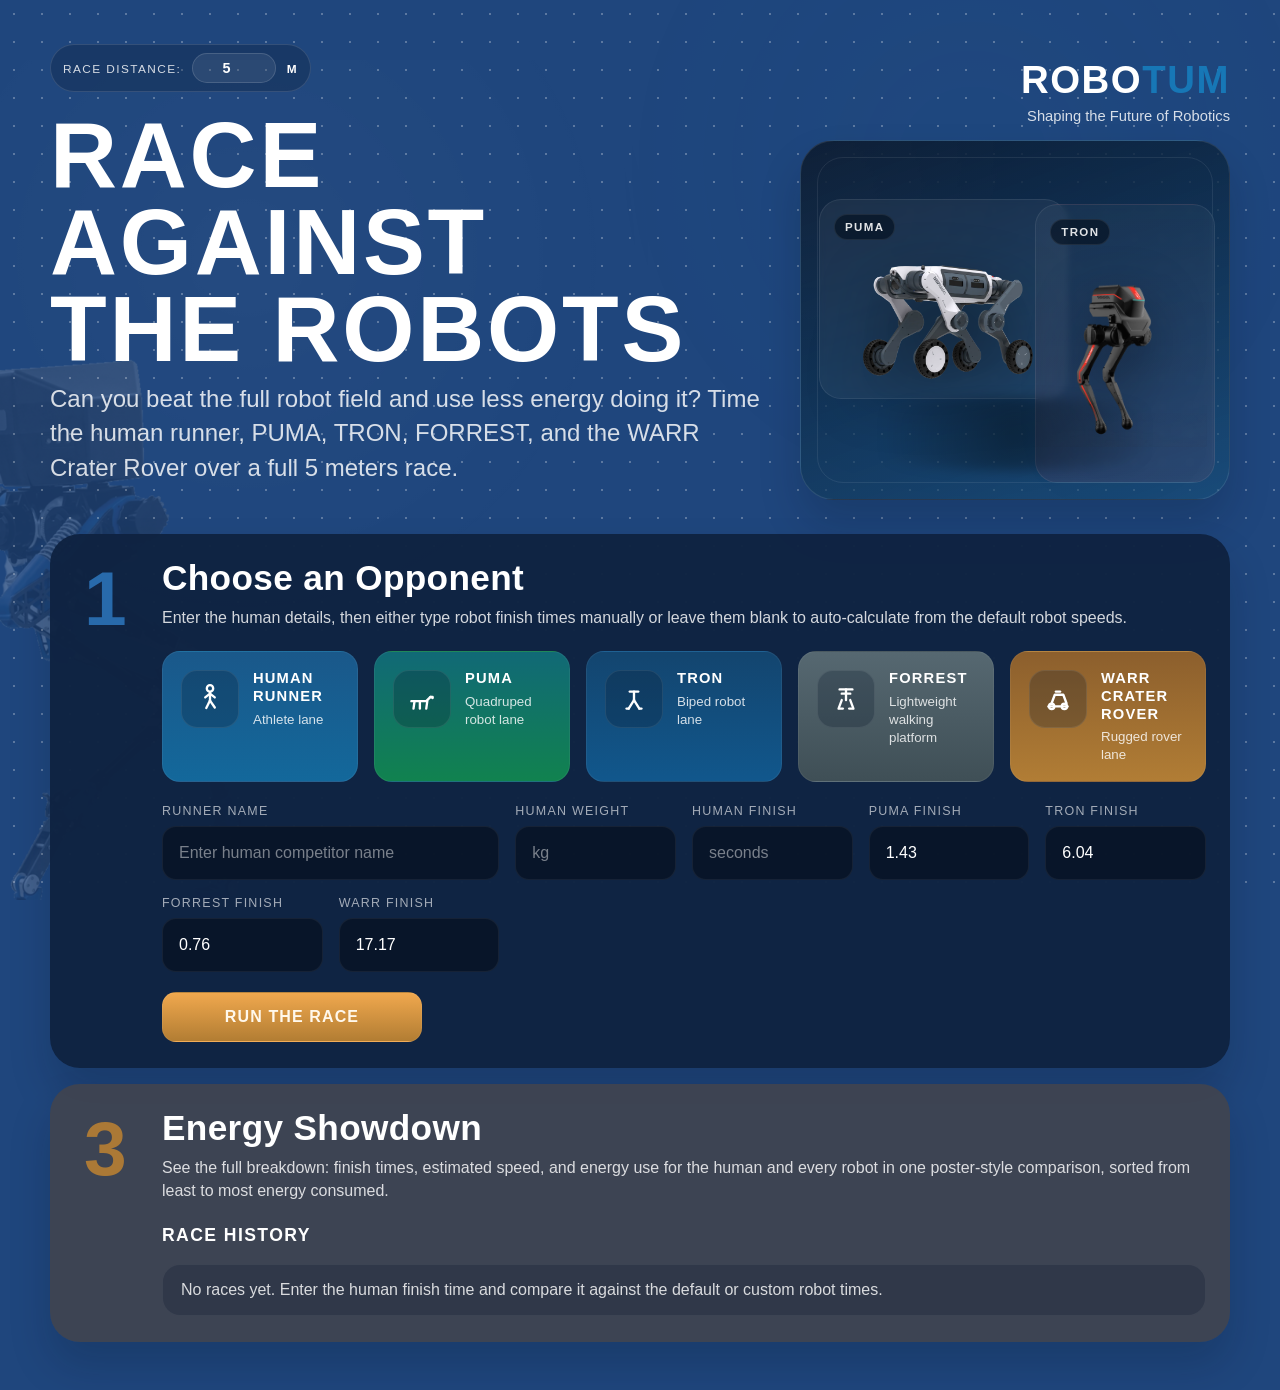
==== commit c95e400c: "Implemeted the nonlinear power estimation fucntions and 1st order velocity model" ====
--- a/index.html
+++ b/index.html
@@ -16,7 +16,11 @@
         <section class="hero">
             <div class="hero-top">
                 <div class="hero-copy">
-                    <div class="eyebrow">Race distance: <span id="track-distance-badge">-</span></div>
+                    <div class="eyebrow">
+                        Race distance:
+                        <input type="number" id="track-distance-input" value="5" min="0.1" step="0.1" aria-label="Race distance in meters">
+                        <span class="distance-unit">m</span>
+                    </div>
                     <h1>Race Against<br>The Robots</h1>
                     <p class="subtitle">
                         Can you beat the full robot field and use less energy doing it? Time the human runner, PUMA, TRON, FORREST, and the WARR Crater Rover over a full <span id="track-distance-sentence">-</span> race.
@@ -246,7 +250,7 @@
                                 <div class="metric-label">Energy Used</div>
                                 <span class="big-time" id="human-joules">0 J</span>
                                 <div class="result-note" id="human-kcal">0.00 kcal</div>
-                                <div class="result-note" id="human-food">Consumed energy worth of 0 bananas.</div>
+                                <div class="result-note" id="human-food">Consumed energy worth of 0 bananas or 0 gummy bears.</div>
                             </div>
                         </article>
 
@@ -278,7 +282,7 @@
                                 <div class="metric-label">Energy Used</div>
                                 <span class="big-time" id="puma-joules">0 J</span>
                                 <div class="result-note" id="puma-kcal">0.00 kcal</div>
-                                <div class="result-note" id="puma-food">Equivalent to the energy in 0 bananas.</div>
+                                <div class="result-note" id="puma-food">Equivalent to the energy in 0 bananas or 0 gummy bears.</div>
                             </div>
                         </article>
 
@@ -311,7 +315,7 @@
                                 <div class="metric-label">Energy Used</div>
                                 <span class="big-time" id="tron-joules">0 J</span>
                                 <div class="result-note" id="tron-kcal">0.00 kcal</div>
-                                <div class="result-note" id="tron-food">Equivalent to the energy in 0 bananas.</div>
+                                <div class="result-note" id="tron-food">Equivalent to the energy in 0 bananas or 0 gummy bears.</div>
                             </div>
                         </article>
 
@@ -345,7 +349,7 @@
                                 <div class="metric-label">Energy Used</div>
                                 <span class="big-time" id="forrest-joules">0 J</span>
                                 <div class="result-note" id="forrest-kcal">0.00 kcal</div>
-                                <div class="result-note" id="forrest-food">Equivalent to the energy in 0 bananas.</div>
+                                <div class="result-note" id="forrest-food">Equivalent to the energy in 0 bananas or 0 gummy bears.</div>
                             </div>
                         </article>
 
@@ -377,7 +381,7 @@
                                 <div class="metric-label">Energy Used</div>
                                 <span class="big-time" id="warr-joules">0 J</span>
                                 <div class="result-note" id="warr-kcal">0.00 kcal</div>
-                                <div class="result-note" id="warr-food">Equivalent to the energy in 0 bananas.</div>
+                                <div class="result-note" id="warr-food">Equivalent to the energy in 0 bananas or 0 gummy bears.</div>
                             </div>
                         </article>
                     </section>
--- a/webapp.css
+++ b/webapp.css
@@ -93,6 +93,29 @@
     font-size: 0.74rem;
 }
 
+.eyebrow input {
+    width: 84px;
+    min-height: auto;
+    margin: 0 6px;
+    padding: 6px 10px;
+    border-radius: 999px;
+    background: rgba(255, 255, 255, 0.08);
+    border-color: rgba(255, 255, 255, 0.14);
+    text-align: center;
+    font-size: 0.9rem;
+    font-weight: 900;
+}
+
+.eyebrow input:focus {
+    border-color: rgba(255, 255, 255, 0.26);
+    box-shadow: 0 0 0 3px rgba(255, 255, 255, 0.05);
+}
+
+.distance-unit {
+    color: var(--text);
+    font-weight: 900;
+}
+
 h1 {
     margin: 20px 0 8px;
     font-size: clamp(3.2rem, 8vw, 5.8rem);
